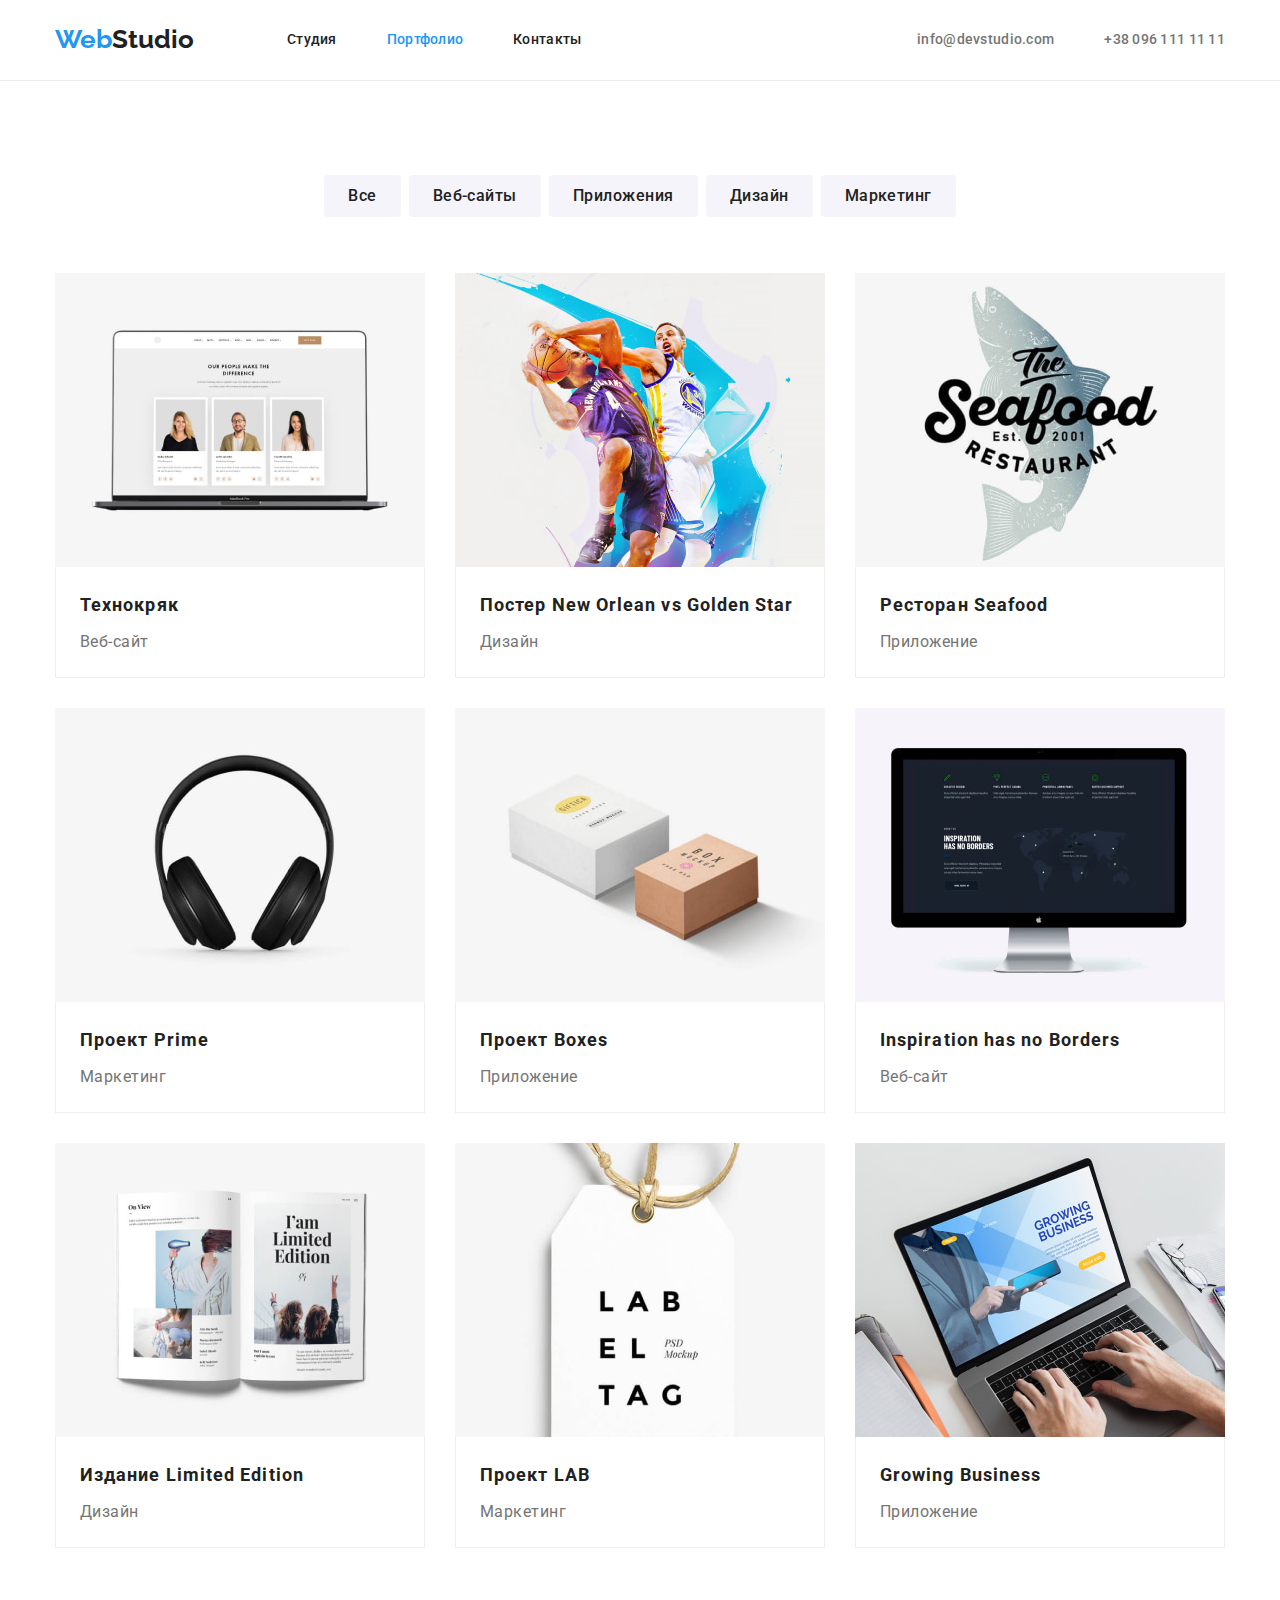
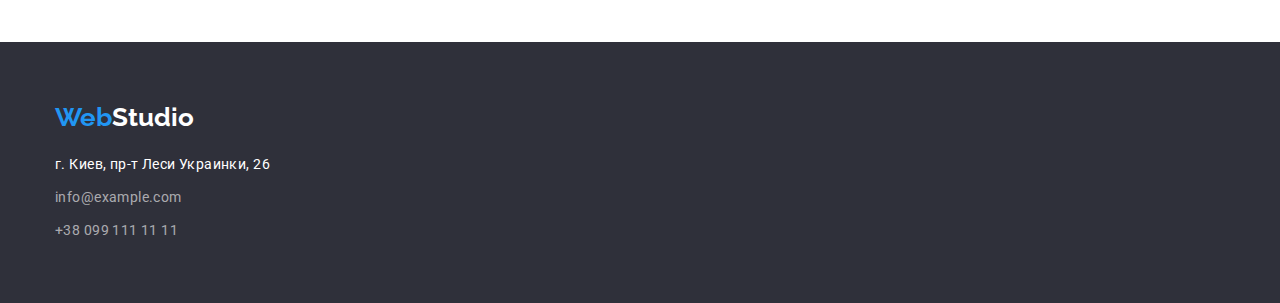
==== portfolio.html @ fec7cafa "add bcg-image and svg to index" ====
<!DOCTYPE html>
<html lang="ru">

<head>
    <meta charset="UTF-8">
    <meta http-equiv="X-UA-Compatible" content="IE=edge">
    <meta name="description" content="Портфолио студии разработки">
    <title>Портфолио</title>
    <link rel="preconnect" href="https://fonts.googleapis.com">
<link rel="preconnect" href="https://fonts.gstatic.com" crossorigin>
<link href="https://fonts.googleapis.com/css2?family=Raleway:wght@700&family=Roboto:wght@400;500;700;900&display=swap" rel="stylesheet">
        
    <link rel="stylesheet" href="https://cdnjs.cloudflare.com/ajax/libs/modern-normalize/1.0.0/modern-normalize.min.css" />

    <link rel="stylesheet" href="./css/styles.css"/>
</head>

<body>
    <header class="header-main">
        <div class="container header-section">
        <a class="logo link" href="">Web<span class="logo-black">Studio</span></a>
        <nav class="site-nav">
            <ul class="site-nav-list">
                <li class="site-nav-item"><a class="link" href="./index.html">Студия</a></li>
                <li class="site-nav-item"><a class="link current" href="./portfolio.html">Портфолио</a></li>
                <li class="site-nav-item"><a class="link" href="">Контакты</a></li>
            </ul>
        </nav>
        <ul class="header-contacts">
            <li class="header-contacts-item"><a class="link" href="mailto:info@devstudio.com">info@devstudio.com</a></li>
            <li class="header-contacts-item"><a class="link" href="tel:+380961111111">+38 096 111 11 11</a></li>
        </ul>
        </div>
    </header>

    <main>
        <!--Наши проекты-->
      <section class="section">
          <div class="container">
          <!--Заголовок нужно скрыть-->
           <h1 class="visually-hidden">Наши проекты</h1>
           <ul class="filter-list">
               <li class="filter-item"><button class="button-main" type="button">Все</button></li>
               <li class="filter-item"><button class="button-main" type="button">Веб-сайты</button></li>
               <li class="filter-item"><button class="button-main" type="button">Приложения</button></li>
               <li class="filter-item"><button class="button-main" type="button">Дизайн</button></li>
               <li class="filter-item"><button class="button-main" type="button">Маркетинг</button></li>
           </ul>
           <!--Список работ-->
           <ul class="project-list">
               <li class="project-item">
                   <a class="link" href="">
                    <img src="./images/our-work-1.jpg" alt="Фото людей" width="370" height="294">
                     <div class="project-item-footer">  
                    <h2 class="portf-title">Технокряк</h2>
                       <p class="portf-text">Веб-сайт</p>
                    </div>
                   </a>
               </li>
               <li class="project-item">
                   <a class="link" href="">
                       <img src="./images/our-work-2.jpg" alt="Мужчины играют в баскетбол" width="370" height="294">
                       <div class="project-item-footer">
                       <h2 class="portf-title">Постер New Orlean vs Golden Star</h2>
                       <p class="portf-text">Дизайн</p>
                    </div>
                   </a>
               </li>
               <li class="project-item">
                   <a class="link" href="">
                       <img src="./images/our-work-3.jpg" alt="Рыба" width="370" height="294">
                       <div class="project-item-footer">
                       <h2 class="portf-title">Ресторан Seafood</h2>
                       <p class="portf-text">Приложение</p>
                    </div>
                   </a>
               </li>
               <li class="project-item">
                   <a class="link" href="">
                       <img src="./images/our-work-4.jpg" alt="Наушники" width="370" height="294">
                       <div class="project-item-footer">
                       <h2 class="portf-title">Проект Prime</h2>
                       <p class="portf-text">Маркетинг</p>
                    </div>
                   </a>
               </li>
               <li class="project-item">
                   <a class="link" href="">
                       <img src="./images/our-work-5.jpg" alt="Две коробки" width="370" height="294">
                       <div class="project-item-footer">
                       <h2 class="portf-title">Проект Boxes</h2>
                       <p class="portf-text">Приложение</p>
                    </div>
                   </a>
               </li>
               <li class="project-item">
                   <a class="link" href="">
                       <img src="./images/our-work-6.jpg" alt="Монитор" width="370" height="294">
                       <div class="project-item-footer">
                       <h2 class="portf-title">Inspiration has no Borders</h2>
                       <p class="portf-text">Веб-сайт</p>
                    </div>
                   </a>
               </li>
               <li class="project-item">
                   <a class="link" href="">
                       <img src="./images/our-work-7.jpg" alt="Книга" width="370" height="294">
                       <div class="project-item-footer">
                       <h2 class="portf-title">Издание Limited Edition</h2>
                       <p class="portf-text">Дизайн</p>
                    </div>
                   </a>
               </li>
               <li class="project-item">
                   <a class="link" href="">
                       <img src="./images/our-work-8.jpg" alt="Бирка" width="370" height="294">
                       <div class="project-item-footer">
                       <h2 class="portf-title">Проект LAB</h2>
                       <p class="portf-text">Маркетинг</p>
                    </div>
                   </a>
               </li>
               <li class="project-item">
                   <a class="link" href="">
                       <img src="./images/our-work-9.jpg" alt="Ноутбук" width="370" height="294">
                       <div class="project-item-footer">
                       <h2 class="portf-title">Growing Business</h2>
                       <p class="portf-text">Приложение</p>
                    </div>
                   </a>
               </li>
           </ul>
        </div>
      </section>
    </main>

    <footer class="footer">
        <div class="container">
            <a class="logo-footer link" href="">Web<span class="logo-white">Studio</span></a>
            <address class="address">
                <ul>
                    <li class="footer-list"><a class="footer-contacts address link" href="https://cutt.ly/TSW9tZU"
                            target="_blank" rel="noreferrer noopener">г. Киев, пр-т Леси Украинки,
                            26</a></li>
                    <li class="footer-list"><a class="footer-contacts link"
                            href="mailto:info@example.com">info@example.com</a></li>
                    <li class="footer-list"><a class="footer-contacts link" href="tel:+380991111111">+38 099 111 11 11</a>
                    </li>
                </ul>
            </address>
        </div>
    </footer>
    
    </body>
    
    </html>
---- css/styles.css ----
:root {
  --primary-text-color: #757575;
  --secondary-text-color: #212121;
  --third-text-color: #ffffff;
  --footer-text-color: rgba(255, 255, 255, 0.6);
  --accent-color: #2196f3;
  --icon-color: #AFB1B8;
  --primary-bg-color: #ffffff;
  --secondary-bg-color: #f5f4fa;
  --third-bg-color: #2f303a;
  --button-hover-bg-color: #188CE8;
}
body {
  color: var(--primary-text-color);
  background-color: var(--primary-bg-color);

  font-family: roboto, sans-serif;
}
/* Убирает точки у немаркированного списка. Убирает margin и padding по умолчанию для ul */
ul, ol {
  list-style: none;

  margin: 0;
  padding: 0;
}
/* Убирает margin и padding по умолчанию для h1, h2, h3. h4, h5, h6, p */
h1, h2, h3, h4, h5, h6, p {
  margin: 0;
  padding: 0;
}
img {
  display: block;
  max-width: 100%;
  height: auto;
}
/* Убирает подчеркивание у всех ссылок */
.link {
  text-decoration: none;
}
/* Универсальный контейнер для центрирования и ограничения контента по ширине */
.container {
  margin: 0 auto;
  padding: 0 15px;

  width: 1200px;
    }

.section {
    padding: 94px 0;
  }

/* Скрывает на странице ненужные заголовки */
.visually-hidden { 
  position: absolute; 
  width: 1px; 
  height: 1px; 
  margin: -1px; 
  border: 0; 
  padding: 0; 
  white-space: nowrap; 
  clip-path: inset(100%); 
  clip: rect(0 0 0 0); 
  overflow: hidden; 
} 
/* Хедер */
.header-main {
  border-bottom: 1px solid #ECECEC;
}

/* Логотип */
.logo {
  color: var(--accent-color);

  font-family: raleway, sans-serif;
  font-weight: 700;
  font-size: 26px;
  line-height: 1.19;
}
.logo-black {
  color: var(--secondary-text-color);
}

.logo.link {
  display: block;
  padding-top: 24px;
  padding-bottom: 25px;
  margin-right: 93px;
}
/* Навигация */
.site-nav,
.header-contacts {
  font-weight: 500;
  font-size: 14px;
  line-height: 1.14;
  letter-spacing: 0.02em;
}
.site-nav .link {
  display: block;
  padding-top: 32px;
  padding-bottom: 32px;

  color: var(--secondary-text-color);
}
.site-nav .link:hover,
.site-nav .link:focus,
.site-nav .link.current,
.header-contacts .link:hover,
.header-contacts .link:focus {
  color: var(--accent-color);
}
.header-section {
  display: flex;
  align-items: center;
  }
.site-nav-list {
  display: flex;
} 
.site-nav-item:not(:last-child) {
  margin-right: 50px;
}
.header-contacts {
  display: flex;
  margin-left: auto;
} 
.header-contacts-item:not(:last-child) {
  margin-right: 50px;
}

.header-contacts .link {
  color: var(--primary-text-color);

  display: block;
  padding-top: 32px;
  padding-bottom: 32px;
 }
 .envelope-icon {
      width: 16px; 
      height: 12px; 
 }

 .link:hover .envelope-icon,
 .link:focus .envelope-icon {
   fill: var(--accent-color)
 }

/* Главная страница */

/* Герой */
.hero {
  max-width: 1600px;
  height: 600px;
  margin-left: auto;
  margin-right: auto;
  background-image: linear-gradient(rgba(47, 48, 58, 0.4),rgba(47, 48, 58, 0.4)),
                    url(../images/hero.jpg);
  background-repeat: no-repeat;
  background-size: cover;
  background-position: center;
  background-color: #C4C4C4;

  padding: 200px 0;
  text-align: center;
  }

.main-index-title {
  width: 100%;
  max-width: 696px;
  margin: 0 auto 30px;

  color: var(--third-text-color);

  font-weight: 900;
  font-size: 44px;
  line-height: 1.36;
  letter-spacing: 0.06em;
  text-transform: uppercase;
}

.button-main,
.button-secondary {
  cursor: pointer;
  font-family: roboto, sans-serif;
}
.button-secondary {
  color: var(--third-text-color);
  background-color: var(--accent-color);
  border-color: transparent;
  box-shadow: 0px 4px 4px rgba(0, 0, 0, 0.15);

  font-weight: 700;
  font-size: 16px;
  line-height: 1.88;
  letter-spacing: 0.06em;

  min-width: 200px;
  min-height: 50px;
  border-radius: 4px;
  padding: 10px 32px;
}
.button-secondary:hover,
.button-secondary:focus {
  color: var(--secondary-text-color);
  background-color: var(--button-hover-bg-color);
}

/* Заголовки h2 */

.sec-index-title {
  color: var(--secondary-text-color);

  font-weight: 700;
  font-size: 36px;
  line-height: 1.17;
  letter-spacing: 0.03em;

  margin-bottom: 50px;
  text-align: center;
  }

  /* Заголовки h3 */
.third-index-title {
  margin-bottom: 10px;
}

/* Секция Особенности */
.features-list {
  display: flex;
}
.features-item {
  width: 270px;
}
.features-item:not(:last-child) {
  margin-right: 30px;
}

.features .third-index-title {
  color: var(--secondary-text-color);

  font-weight: 700;
  font-size: 14px;
  line-height: 1.14;
  letter-spacing: 0.03em;
  text-transform: uppercase;

}
.features-text {
  color: var(--primary-text-color);

  font-size: 14px;
  line-height: 1.71;
  letter-spacing: 0.03em;
}
.features-thumb {
  display: flex;
  justify-content: center;
  align-items: center;
  width: 270px;
  height: 120px;

  background-color: var(--secondary-bg-color);
  margin-bottom: 30px;
}
.icon-features {
  display: block;
  width: 70px;
  height: 70px;
  vertical-align: center;
  }
/* Секция Чем мы занимаемся */

.we-doing {
  padding-top: 0;
}
.we-doing-list {
  display: flex;
}
.we-doing-item:not(:last-child) {
  margin-right: 30px;
}
/* Секция Наша команда */
.command {
  background-color: var(--secondary-bg-color);
 }
 .command-list {
  display: flex;
 }
 .command-item:not(:last-child) {
  margin-right: 30px;
 }
 .command-item {
  background-color: var(--primary-bg-color);
  box-shadow: 0px 1px 3px rgba(0, 0, 0, 0.12), 0px 1px 1px rgba(0, 0, 0, 0.14), 0px 2px 1px rgba(0, 0, 0, 0.2);
  border-radius: 0px 0px 4px 4px;
   }
.command-img {
    margin-bottom: 30px;
  }
.command .third-index-title {
  color: var(--secondary-text-color);

  font-weight: 500;
  font-size: 16px;
  line-height: 1.19;
  letter-spacing: 0.03em;
  margin-bottom: 10px;
  text-align: center;
}
.command-text {
  color: var(--primary-text-color);

  font-size: 16px;
  line-height: 1.19;
  letter-spacing: 0.03em;
  text-align: center;
}
.command-social-list {
  display: flex;
  justify-content: space-between;
  align-content: center;
  padding: 16px 32px 30px;
}
.command-link {
  display: flex;
  justify-content: center;
  align-items: center;
  background-color: var(--primary-bg-color);
  border-radius: 50%;
  width: 44px;
  height: 44px;
}
.command-icon {
  width: 20px;
  height: 20px;
  fill: var(--icon-color);
}
.command-link:hover {
  background-color: var(--accent-color);
}
.command-link:hover .command-icon {
  fill:var(--primary-bg-color)
}
/* Секция Постоянные клиенты */
.clients-list {
  display: flex;
  justify-content: space-between;
}
.clients-item:not(:last-child) {
  margin-right: 30px;
}
.clients-thumb {
  display: flex;
  justify-content: center;
  align-items: center;

  width: 170px;
  height: 92px;

  border: 1px solid #AFB1B8;
  border-radius: 4px;
}
.clients-icon {
  fill: var(--icon-color);
}
.clients-link:hover .clients-icon,
.clients-link:focus .clients-icon {
  fill: var(--accent-color);
}

/* Страница Портфолио */

/* Секция Наши проекты*/

/* Кнопки */
.filter-list {
  display: flex;
  justify-content: center;
  margin-bottom: 56px;
}
.filter-item:not(:last-child) {
  margin-right: 8px;
}
.button-main {
  color: var(--secondary-text-color);
  background-color: var(--secondary-bg-color);
  border-color: transparent;

  font-weight: 500;
  font-size: 16px;
  line-height: 1.63;
  letter-spacing: 0.03em;

  padding: 6px 22px;
  border-radius: 4px;
}
.button-main:hover,
.button-main:focus {
  color: var(--third-text-color);
  background-color: var(--accent-color);
  box-shadow: 0px 3px 1px rgba(0, 0, 0, 0.1), 0px 1px 2px rgba(0, 0, 0, 0.08), 0px 2px 2px rgba(0, 0, 0, 0.12);
}
/* Список проектов */
.project-list {
  display: flex;
  flex-wrap: wrap;
  flex-basis: calc((100% - 90px) / 3)
}
.project-item:not(:nth-child(3n)) {
  margin-right: 30px;
}
.project-item:not(:nth-last-child(-n+3)) {
  margin-bottom: 30px;
}
.project-item {
  background-color: var(--primary-bg-color);
}
.project-item:hover,
.project-item:focus {
  box-shadow: 0px 1px 1px rgba(0, 0, 0, 0.12), 0px 4px 4px rgba(0, 0, 0, 0.06), 1px 4px 6px rgba(0, 0, 0, 0.16);
}
.project-item-footer {
  border-left: 1px solid #EEEEEE;
  border-right: 1px solid #EEEEEE;
  border-bottom: 1px solid #EEEEEE;
  padding: 20px 24px;
}
.portf-title {
  color: var(--secondary-text-color);

  font-weight: 700;
  font-size: 18px;
  line-height: 2;
  letter-spacing: 0.06em;
  margin-bottom: 4px;
}
.portf-text {
  color: var(--primary-text-color);

  font-size: 16px;
  line-height: 1.88;
  letter-spacing: 0.03em;
  }

/* Футер */
.logo-footer {
  color: var(--accent-color);

  font-family: raleway, sans-serif;
  font-weight: 700;
  font-size: 26px;
  line-height: 1.19; 

  display: block;
  margin-bottom: 20px;
}
.logo-white {
  color: var(--third-text-color);
}
.footer {
  background-color: var(--third-bg-color);
  padding: 60px 0;
}
.footer-contacts.address {
  color: var(--third-text-color);
}
.footer-contacts {
  color: var(--footer-text-color);
}
.footer-list:not(:last-child) {
   margin-bottom: 9px;
}
.footer-contacts:hover,
.footer-contacts:focus {
  color: var(--accent-color);
}

.address {
  font-style: normal;
  font-size: 14px;
  line-height: 1.71;
  letter-spacing: 0.03em;
}
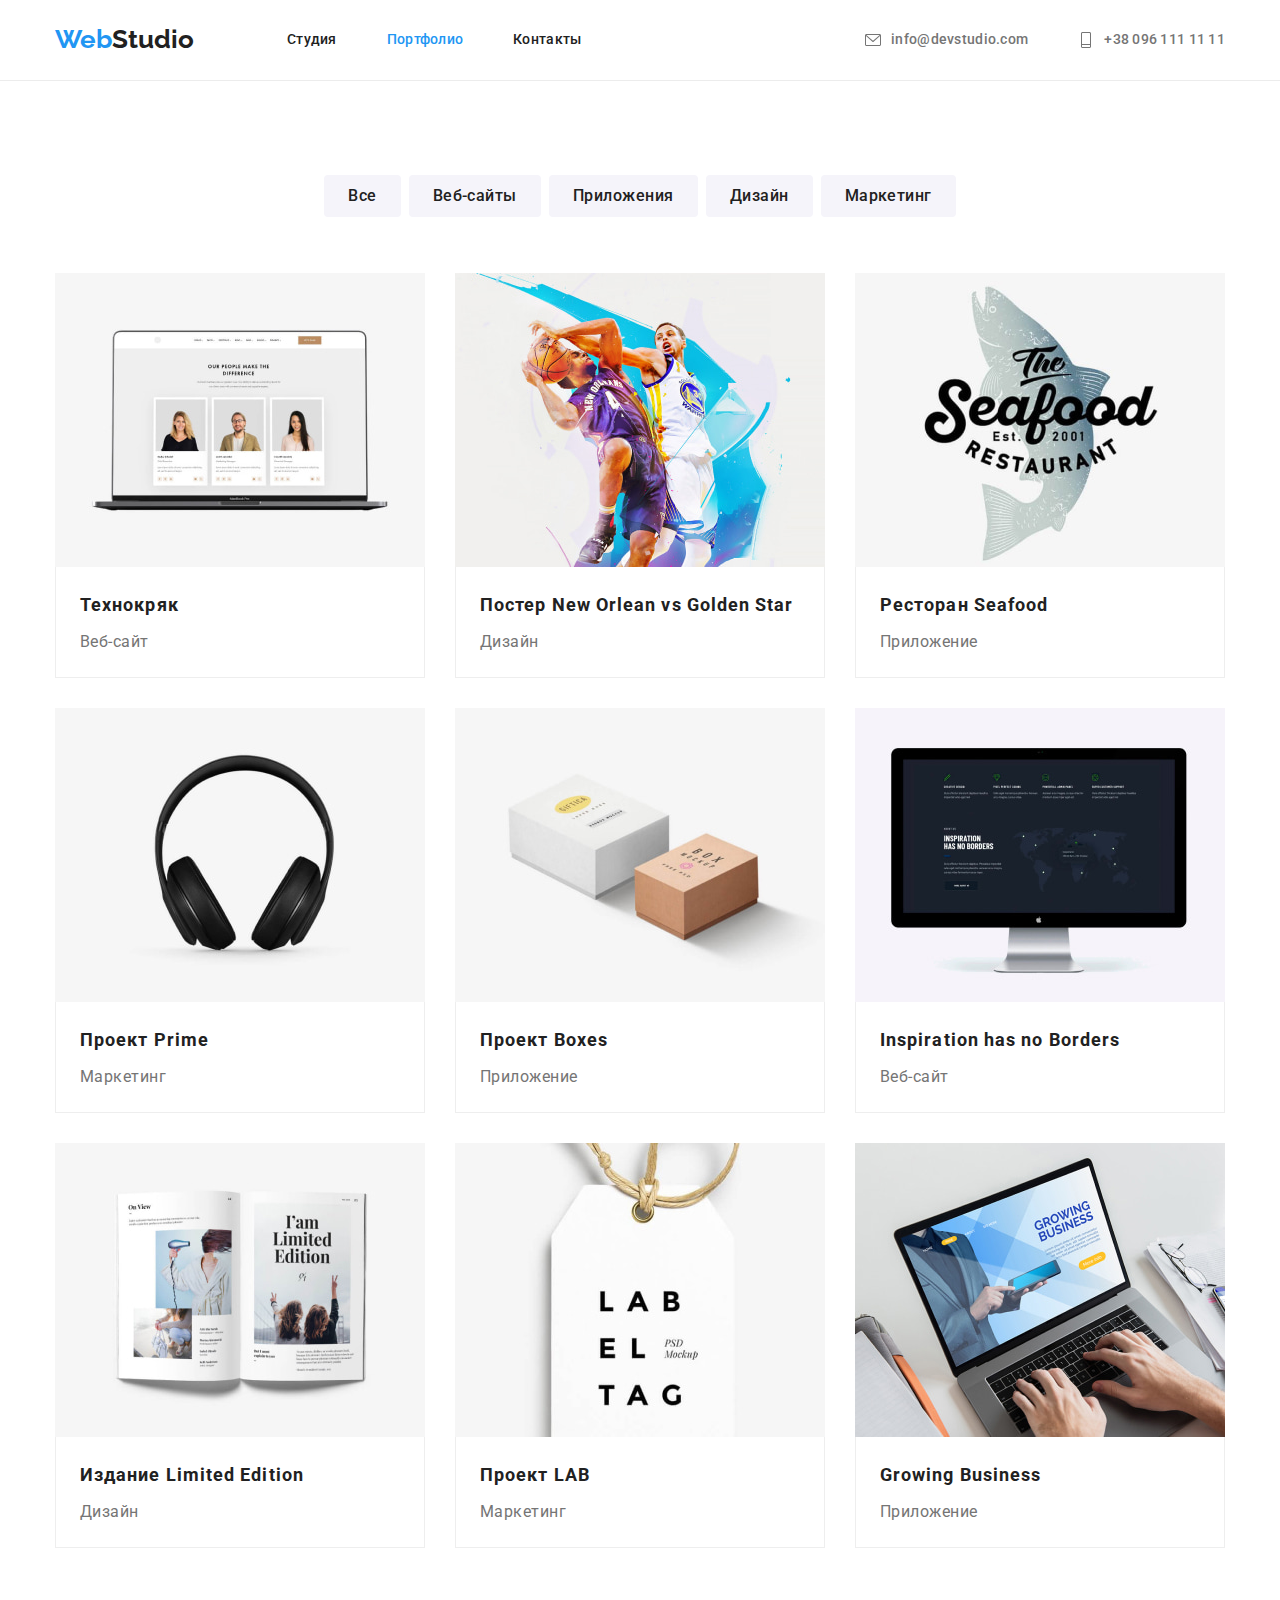
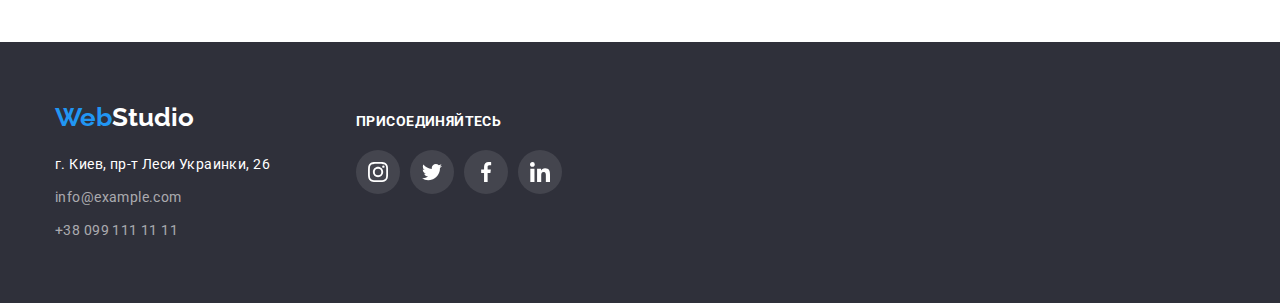
==== commit ffb7b2d2: "add header icons" ====
--- a/portfolio.html
+++ b/portfolio.html
@@ -27,8 +27,20 @@
             </ul>
         </nav>
         <ul class="header-contacts">
-            <li class="header-contacts-item"><a class="link" href="mailto:info@devstudio.com">info@devstudio.com</a></li>
-            <li class="header-contacts-item"><a class="link" href="tel:+380961111111">+38 096 111 11 11</a></li>
+            <li class="header-contacts-item">
+                <a class="link" href="mailto:info@devstudio.com">
+                    <svg class="envelope-icon" width="16px" height="16px">
+                        <use href="./images/symbol-defs.svg#icon-envelope"></use>
+                    </svg>
+                    <span class="email">info@devstudio.com</span>
+                </a>
+            </li>
+            <li class="header-contacts-item">
+                <a class="link" href="tel:+380961111111">
+                    <svg class="smartphone-icon" width="16px" height="16px">
+                        <use href="./images/symbol-defs.svg#icon-smartphone"></use>
+                    </svg>+38 096 111 11 11</a>
+            </li>
         </ul>
         </div>
     </header>
@@ -136,18 +148,54 @@
 
     <footer class="footer">
         <div class="container">
-            <a class="logo-footer link" href="">Web<span class="logo-white">Studio</span></a>
-            <address class="address">
-                <ul>
-                    <li class="footer-list"><a class="footer-contacts address link" href="https://cutt.ly/TSW9tZU"
-                            target="_blank" rel="noreferrer noopener">г. Киев, пр-т Леси Украинки,
-                            26</a></li>
-                    <li class="footer-list"><a class="footer-contacts link"
-                            href="mailto:info@example.com">info@example.com</a></li>
-                    <li class="footer-list"><a class="footer-contacts link" href="tel:+380991111111">+38 099 111 11 11</a>
-                    </li>
-                </ul>
-            </address>
+            <div class="footer-flex">
+                <div class="footer-flex-item">
+                    <a class="logo-footer link" href="">Web<span class="logo-white">Studio</span></a>
+                <address class="address">
+                    <ul>
+                        <li class="footer-list"><a class="footer-contacts address link" href="https://cutt.ly/TSW9tZU" target="_blank"
+                                rel="noreferrer noopener">г. Киев, пр-т Леси Украинки,
+                                26</a></li>
+                        <li class="footer-list"><a class="footer-contacts link" href="mailto:info@example.com">info@example.com</a></li>
+                        <li class="footer-list"><a class="footer-contacts link" href="tel:+380991111111">+38 099 111 11 11</a></li>
+                    </ul>
+                </address> 
+                </div>
+                    <div class="footer-flex-item">
+                        <p class="join-us">присоединяйтесь</p>
+                        <ul class="footer-social">
+                            <li class="footer-social-item">
+                                <a class="footer-social-link" href="" aria-label="Инстаграм">
+                                    <svg class="footer-social-icon" width="20px" height="20px">
+                                        <use href="./images/symbol-defs.svg#icon-instagram-2"></use>
+                                    </svg>
+                                </a>
+                            </li>
+                            <li  class="footer-social-item">
+                                <a class="footer-social-link" href="" aria-label="Твиттер">
+                                    <svg class="footer-social-icon" width="20px" height="20px">
+                                        <use href="./images/symbol-defs.svg#icon-twitter-1"></use>
+                                    </svg>
+                                </a>
+                            </li>
+                            <li  class="footer-social-item">
+                                <a class="footer-social-link" href="" aria-label="Фейсбук">
+                                    <svg class="footer-social-icon" width="20px" height="20px">
+                                        <use href="./images/symbol-defs.svg#icon-facebook-1"></use>
+                                    </svg>
+                                </a>
+                            </li>
+                            <li  class="footer-social-item">
+                                <a class="footer-social-link" href="" aria-label="Линкедин">
+                                    <svg class="footer-social-icon" width="20px" height="20px">
+                                        <use href="./images/symbol-defs.svg#icon-linkedin-1"></use>
+                                    </svg>
+                                </a>
+                            </li>
+                        </ul>
+                    </div>
+            </div>
+              
         </div>
     </footer>
     
--- a/css/styles.css
+++ b/css/styles.css
@@ -134,12 +134,23 @@
   padding-bottom: 32px;
  }
  .envelope-icon {
-      width: 16px; 
-      height: 12px; 
- }
-
+    fill: var(--primary-text-color);
+    margin-right: 10px;
+ }
  .link:hover .envelope-icon,
  .link:focus .envelope-icon {
+   fill: var(--accent-color)
+ }
+ .header-contacts-item .link {
+   display: flex;
+   align-items: center;
+    }
+ .smartphone-icon {
+   fill: var(--primary-text-color);
+   margin-right: 10px;
+ }
+ .link:hover .smartphone-icon,
+ .link:focus .smartphone-icon {
    fill: var(--accent-color)
  }
 
@@ -260,12 +271,7 @@
   background-color: var(--secondary-bg-color);
   margin-bottom: 30px;
 }
-.icon-features {
-  display: block;
-  width: 70px;
-  height: 70px;
-  vertical-align: center;
-  }
+
 /* Секция Чем мы занимаемся */
 
 .we-doing {
@@ -329,14 +335,15 @@
   height: 44px;
 }
 .command-icon {
-  width: 20px;
-  height: 20px;
-  fill: var(--icon-color);
-}
-.command-link:hover {
+    fill: var(--icon-color);
+}
+.command-link:hover,
+.command-link:focus {
   background-color: var(--accent-color);
 }
-.command-link:hover .command-icon {
+.command-link:hover .command-icon,
+.command-link:focus .command-icon
+ {
   fill:var(--primary-bg-color)
 }
 /* Секция Постоянные клиенты */
@@ -465,6 +472,9 @@
 .footer-contacts {
   color: var(--footer-text-color);
 }
+.footer-list {
+  width: 231px;
+}
 .footer-list:not(:last-child) {
    margin-bottom: 9px;
 }
@@ -479,3 +489,42 @@
   line-height: 1.71;
   letter-spacing: 0.03em;
 }
+.join-us {
+  color: var(--third-text-color);
+  font-size: 14px;
+  font-weight: 700;
+  line-height: 1.14;
+  letter-spacing: 0.03em;
+  text-transform: uppercase;
+
+  margin-bottom: 20px;
+}
+.footer-flex {
+  display: flex;
+  align-items: baseline;
+}
+.footer-flex-item:not(:last-child) {
+  margin-right: 70px;
+}
+.footer-social {
+  display: flex;
+}
+.footer-social-link {
+  display: flex;
+  justify-content: center;
+  align-items: center;
+  background-color: rgba(255, 255, 255, 0.1);
+  border-radius: 50%;
+  width: 44px;
+  height: 44px; 
+}
+.footer-social-link:hover,
+.footer-social-link:focus {
+  background-color: var(--accent-color);
+}
+.footer-social-icon {
+  fill: var(--primary-bg-color);
+}
+.footer-social-item:not(:last-child) {
+  margin-right: 10px;
+}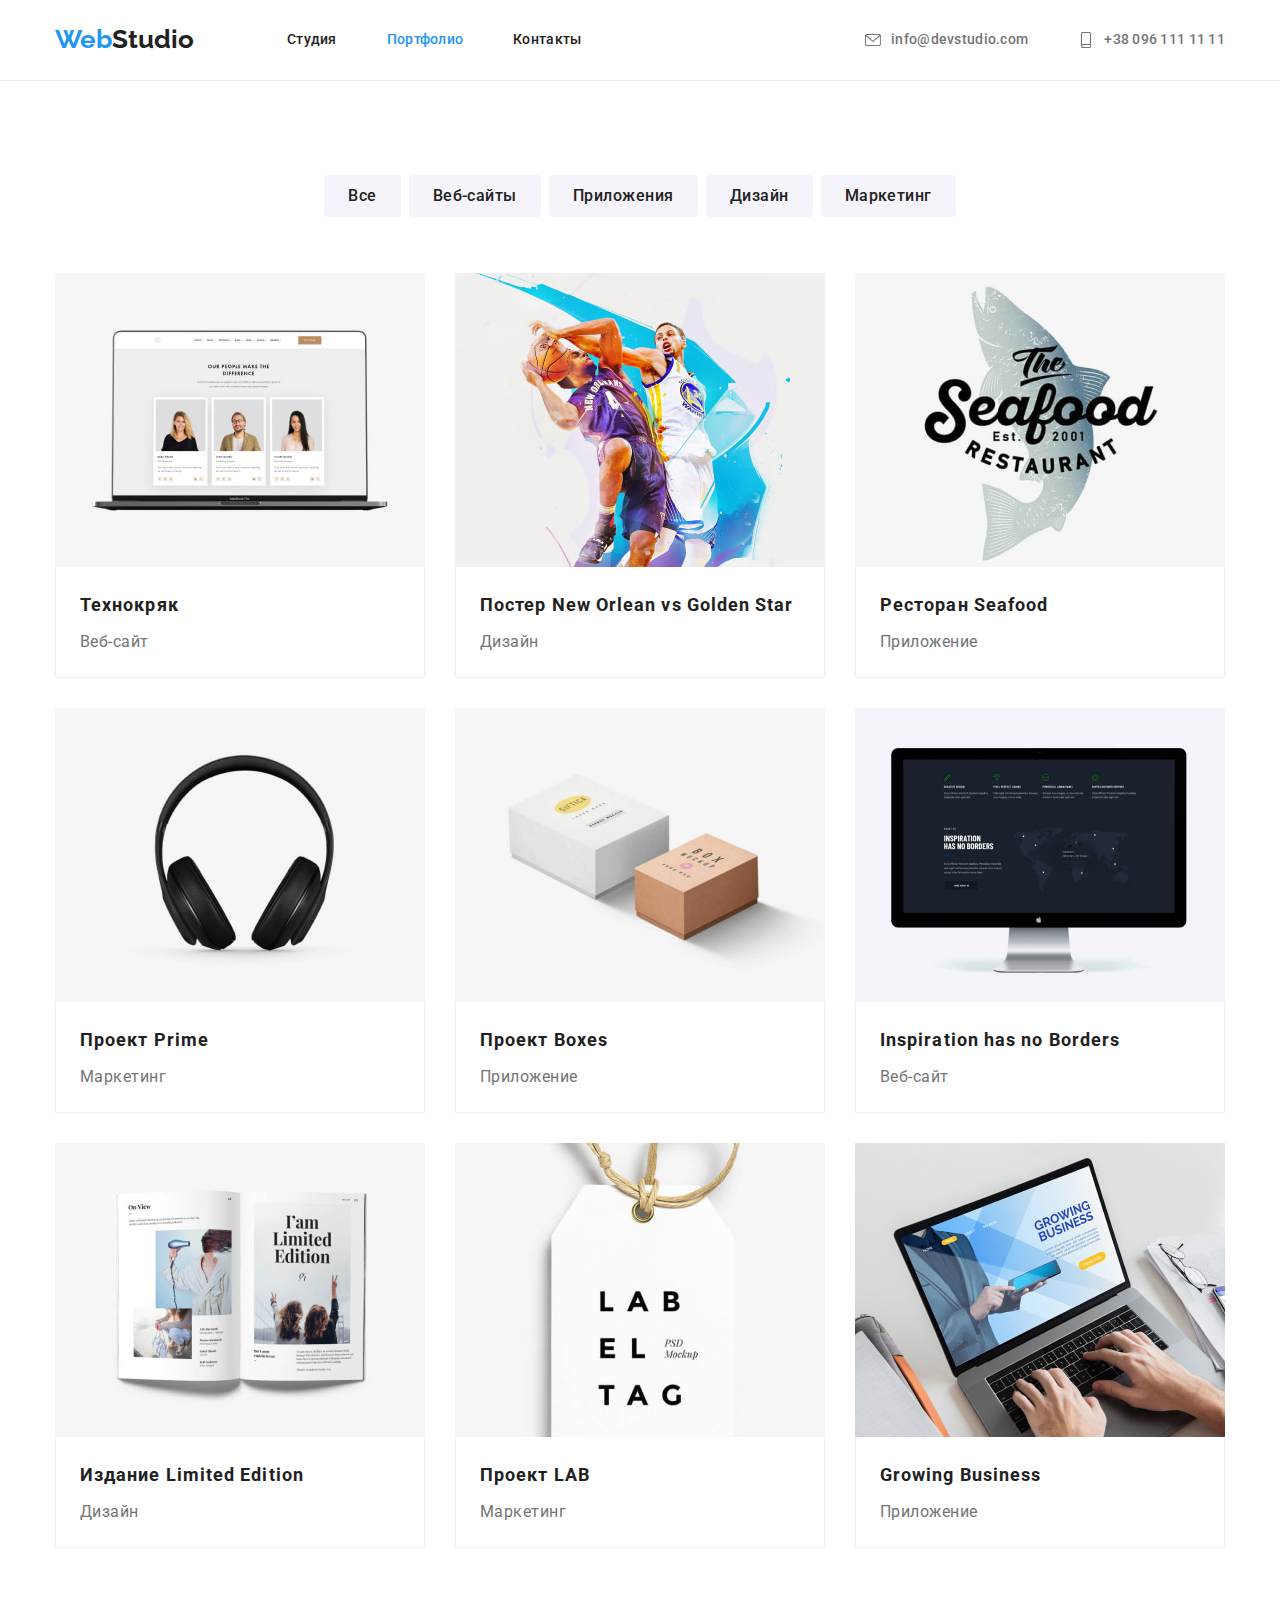
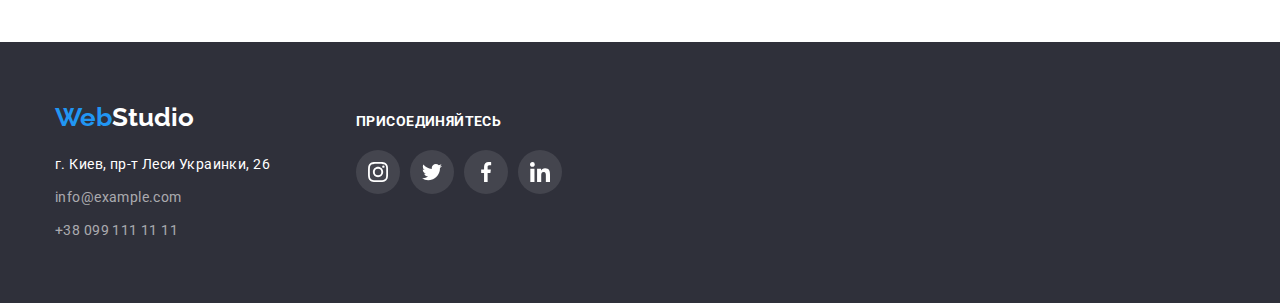
==== commit f827b730: "corrected comments from the mentor" ====
--- a/portfolio.html
+++ b/portfolio.html
@@ -29,7 +29,7 @@
         <ul class="header-contacts">
             <li class="header-contacts-item">
                 <a class="link" href="mailto:info@devstudio.com">
-                    <svg class="envelope-icon" width="16px" height="16px">
+                    <svg class="header-contacts-icon" width="16px" height="16px">
                         <use href="./images/symbol-defs.svg#icon-envelope"></use>
                     </svg>
                     <span class="email">info@devstudio.com</span>
@@ -37,7 +37,7 @@
             </li>
             <li class="header-contacts-item">
                 <a class="link" href="tel:+380961111111">
-                    <svg class="smartphone-icon" width="16px" height="16px">
+                    <svg class="header-contacts-icon" width="16px" height="16px">
                         <use href="./images/symbol-defs.svg#icon-smartphone"></use>
                     </svg>+38 096 111 11 11</a>
             </li>
@@ -61,7 +61,7 @@
            <!--Список работ-->
            <ul class="project-list">
                <li class="project-item">
-                   <a class="link" href="">
+                   <a class="link project-link" href="">
                     <img src="./images/our-work-1.jpg" alt="Фото людей" width="370" height="294">
                      <div class="project-item-footer">  
                     <h2 class="portf-title">Технокряк</h2>
@@ -70,7 +70,7 @@
                    </a>
                </li>
                <li class="project-item">
-                   <a class="link" href="">
+                   <a class="link project-link" href="">
                        <img src="./images/our-work-2.jpg" alt="Мужчины играют в баскетбол" width="370" height="294">
                        <div class="project-item-footer">
                        <h2 class="portf-title">Постер New Orlean vs Golden Star</h2>
@@ -79,7 +79,7 @@
                    </a>
                </li>
                <li class="project-item">
-                   <a class="link" href="">
+                   <a class="link project-link" href="">
                        <img src="./images/our-work-3.jpg" alt="Рыба" width="370" height="294">
                        <div class="project-item-footer">
                        <h2 class="portf-title">Ресторан Seafood</h2>
@@ -88,7 +88,7 @@
                    </a>
                </li>
                <li class="project-item">
-                   <a class="link" href="">
+                   <a class="link project-link" href="">
                        <img src="./images/our-work-4.jpg" alt="Наушники" width="370" height="294">
                        <div class="project-item-footer">
                        <h2 class="portf-title">Проект Prime</h2>
@@ -97,7 +97,7 @@
                    </a>
                </li>
                <li class="project-item">
-                   <a class="link" href="">
+                   <a class="link project-link" href="">
                        <img src="./images/our-work-5.jpg" alt="Две коробки" width="370" height="294">
                        <div class="project-item-footer">
                        <h2 class="portf-title">Проект Boxes</h2>
@@ -106,7 +106,7 @@
                    </a>
                </li>
                <li class="project-item">
-                   <a class="link" href="">
+                   <a class="link project-link" href="">
                        <img src="./images/our-work-6.jpg" alt="Монитор" width="370" height="294">
                        <div class="project-item-footer">
                        <h2 class="portf-title">Inspiration has no Borders</h2>
@@ -115,7 +115,7 @@
                    </a>
                </li>
                <li class="project-item">
-                   <a class="link" href="">
+                   <a class="link project-link" href="">
                        <img src="./images/our-work-7.jpg" alt="Книга" width="370" height="294">
                        <div class="project-item-footer">
                        <h2 class="portf-title">Издание Limited Edition</h2>
@@ -124,7 +124,7 @@
                    </a>
                </li>
                <li class="project-item">
-                   <a class="link" href="">
+                   <a class="link project-link" href="">
                        <img src="./images/our-work-8.jpg" alt="Бирка" width="370" height="294">
                        <div class="project-item-footer">
                        <h2 class="portf-title">Проект LAB</h2>
@@ -133,7 +133,7 @@
                    </a>
                </li>
                <li class="project-item">
-                   <a class="link" href="">
+                   <a class="link project-link" href="">
                        <img src="./images/our-work-9.jpg" alt="Ноутбук" width="370" height="294">
                        <div class="project-item-footer">
                        <h2 class="portf-title">Growing Business</h2>
@@ -167,35 +167,36 @@
                             <li class="footer-social-item">
                                 <a class="footer-social-link" href="" aria-label="Инстаграм">
                                     <svg class="footer-social-icon" width="20px" height="20px">
-                                        <use href="./images/symbol-defs.svg#icon-instagram-2"></use>
+                                        <use href="./images/symbol-defs.svg#icon-instagram"></use>
                                     </svg>
                                 </a>
                             </li>
                             <li  class="footer-social-item">
                                 <a class="footer-social-link" href="" aria-label="Твиттер">
                                     <svg class="footer-social-icon" width="20px" height="20px">
-                                        <use href="./images/symbol-defs.svg#icon-twitter-1"></use>
+                                        <use href="./images/symbol-defs.svg#icon-twitter"></use>
                                     </svg>
                                 </a>
                             </li>
                             <li  class="footer-social-item">
                                 <a class="footer-social-link" href="" aria-label="Фейсбук">
                                     <svg class="footer-social-icon" width="20px" height="20px">
-                                        <use href="./images/symbol-defs.svg#icon-facebook-1"></use>
+                                        <use href="./images/symbol-defs.svg#icon-facebook"></use>
                                     </svg>
                                 </a>
                             </li>
                             <li  class="footer-social-item">
                                 <a class="footer-social-link" href="" aria-label="Линкедин">
                                     <svg class="footer-social-icon" width="20px" height="20px">
-                                        <use href="./images/symbol-defs.svg#icon-linkedin-1"></use>
+                                        <use href="./images/symbol-defs.svg#icon-linkedin"></use>
                                     </svg>
                                 </a>
                             </li>
                         </ul>
                     </div>
             </div>
-              
+                
+        
         </div>
     </footer>
     
--- a/css/styles.css
+++ b/css/styles.css
@@ -133,28 +133,20 @@
   padding-top: 32px;
   padding-bottom: 32px;
  }
- .envelope-icon {
+ .header-contacts-icon {
     fill: var(--primary-text-color);
     margin-right: 10px;
  }
- .link:hover .envelope-icon,
- .link:focus .envelope-icon {
+ .link:hover .header-contacts-icon,
+ .link:focus .header-contacts-icon {
    fill: var(--accent-color)
  }
  .header-contacts-item .link {
    display: flex;
    align-items: center;
     }
- .smartphone-icon {
-   fill: var(--primary-text-color);
-   margin-right: 10px;
- }
- .link:hover .smartphone-icon,
- .link:focus .smartphone-icon {
-   fill: var(--accent-color)
- }
-
-/* Главная страница */
+ 
+ /* Главная страница */
 
 /* Герой */
 .hero {
@@ -308,6 +300,7 @@
   font-size: 16px;
   line-height: 1.19;
   letter-spacing: 0.03em;
+
   margin-bottom: 10px;
   text-align: center;
 }
@@ -318,13 +311,17 @@
   line-height: 1.19;
   letter-spacing: 0.03em;
   text-align: center;
+
+  margin-bottom: 16px;
+}
+.command-list-thumb {
+  padding: 30px 32px;
 }
 .command-social-list {
   display: flex;
   justify-content: space-between;
   align-content: center;
-  padding: 16px 32px 30px;
-}
+  }
 .command-link {
   display: flex;
   justify-content: center;
@@ -362,7 +359,7 @@
   width: 170px;
   height: 92px;
 
-  border: 1px solid #AFB1B8;
+  border: 1px solid var(--icon-color);
   border-radius: 4px;
 }
 .clients-icon {
@@ -371,6 +368,10 @@
 .clients-link:hover .clients-icon,
 .clients-link:focus .clients-icon {
   fill: var(--accent-color);
+}
+.clients-link:hover .clients-thumb,
+.clients-link:focus .clients-thumb {
+  border: 1px solid var(--accent-color);
 }
 
 /* Страница Портфолио */
@@ -420,8 +421,11 @@
 .project-item {
   background-color: var(--primary-bg-color);
 }
-.project-item:hover,
-.project-item:focus {
+.project-link {
+  display: block;
+}
+.project-link:hover,
+.project-link:focus {
   box-shadow: 0px 1px 1px rgba(0, 0, 0, 0.12), 0px 4px 4px rgba(0, 0, 0, 0.06), 1px 4px 6px rgba(0, 0, 0, 0.16);
 }
 .project-item-footer {
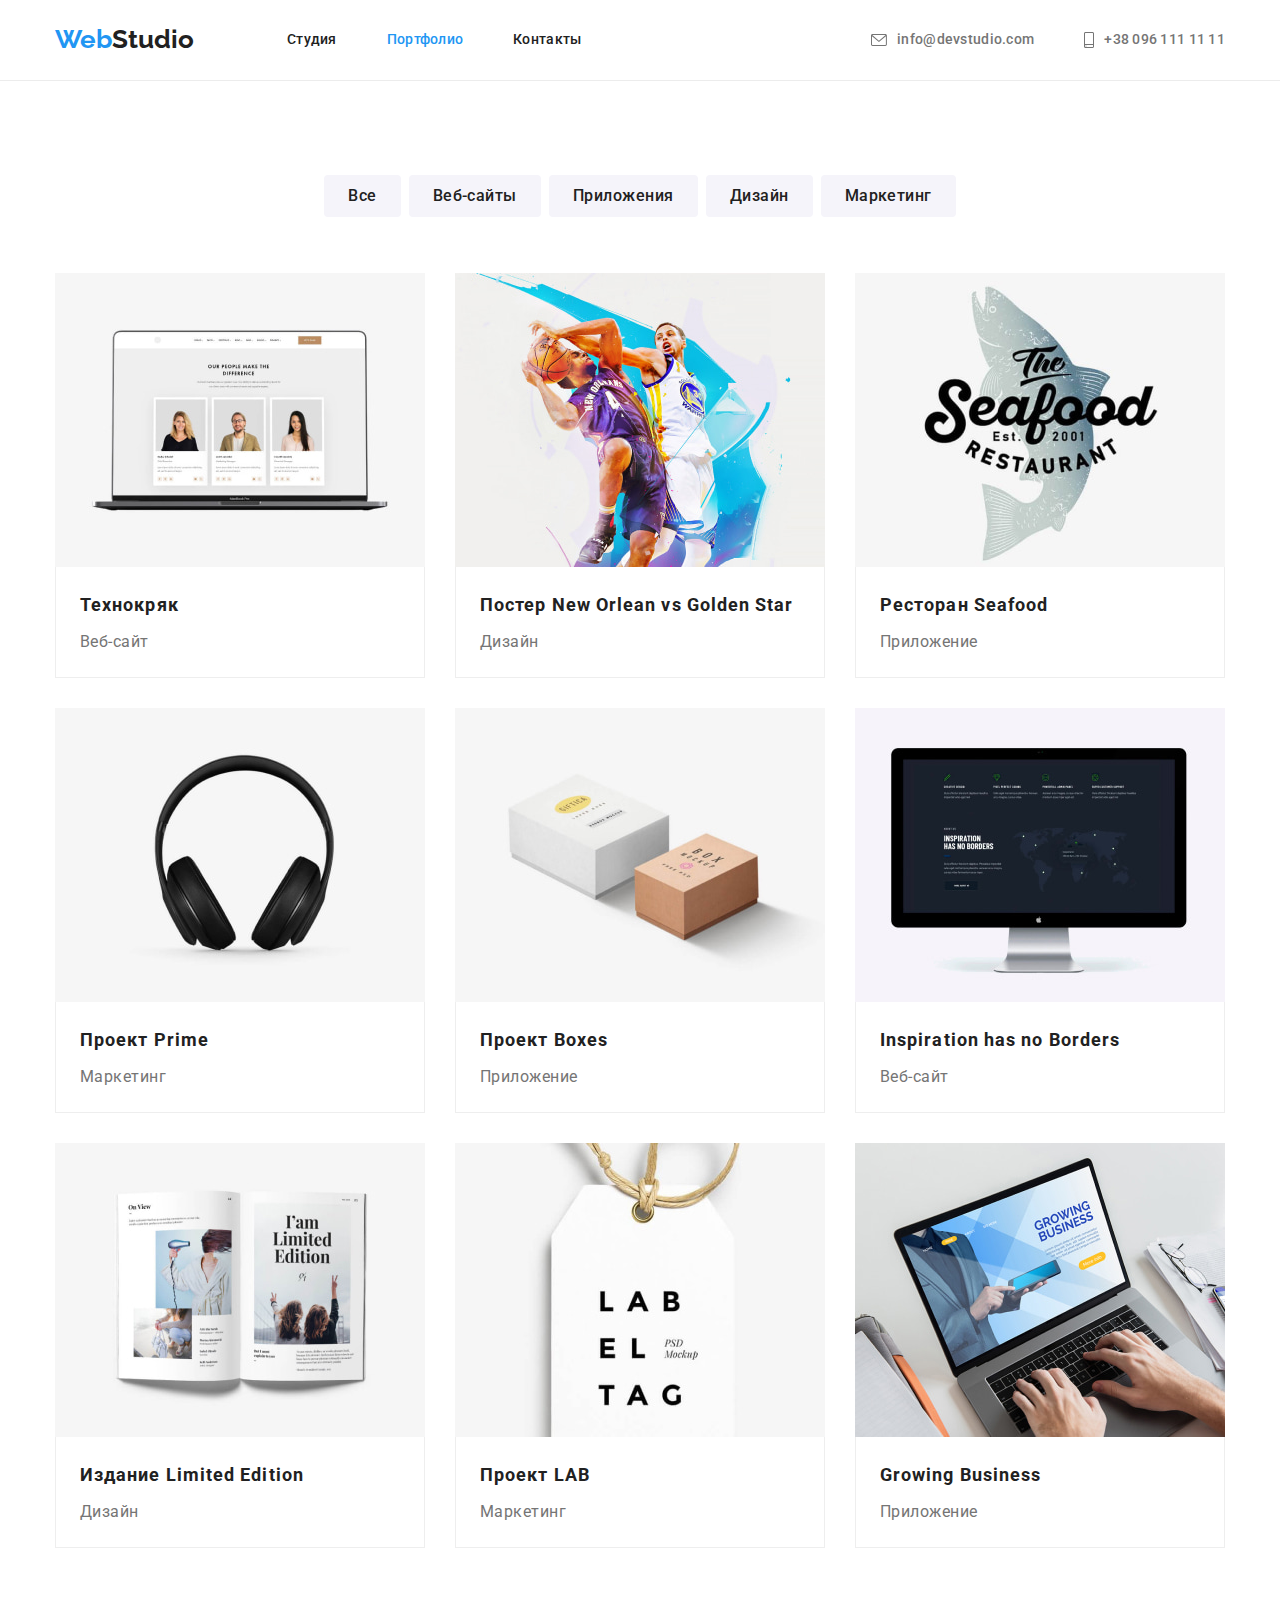
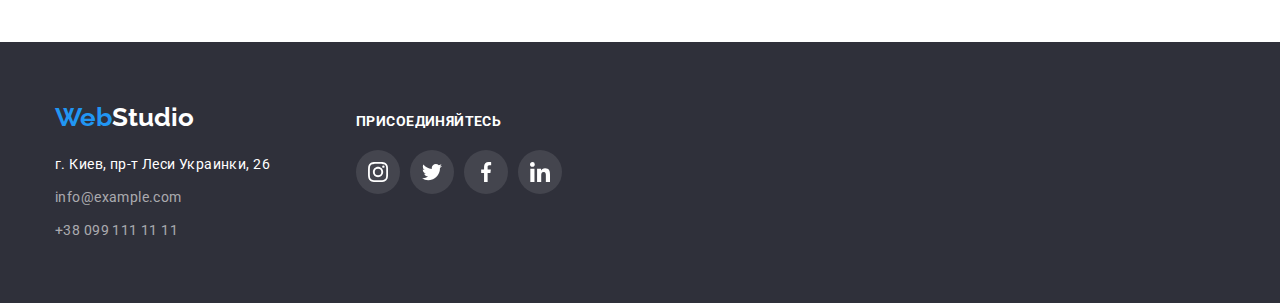
==== commit 7ce917c3: "change icon's dimensions" ====
--- a/portfolio.html
+++ b/portfolio.html
@@ -29,7 +29,7 @@
         <ul class="header-contacts">
             <li class="header-contacts-item">
                 <a class="link" href="mailto:info@devstudio.com">
-                    <svg class="header-contacts-icon" width="16px" height="16px">
+                    <svg class="header-contacts-icon" width="16px" height="12px">
                         <use href="./images/symbol-defs.svg#icon-envelope"></use>
                     </svg>
                     <span class="email">info@devstudio.com</span>
@@ -37,7 +37,7 @@
             </li>
             <li class="header-contacts-item">
                 <a class="link" href="tel:+380961111111">
-                    <svg class="header-contacts-icon" width="16px" height="16px">
+                    <svg class="header-contacts-icon" width="10px" height="16px">
                         <use href="./images/symbol-defs.svg#icon-smartphone"></use>
                     </svg>+38 096 111 11 11</a>
             </li>
@@ -49,7 +49,6 @@
         <!--Наши проекты-->
       <section class="section">
           <div class="container">
-          <!--Заголовок нужно скрыть-->
            <h1 class="visually-hidden">Наши проекты</h1>
            <ul class="filter-list">
                <li class="filter-item"><button class="button-main" type="button">Все</button></li>
